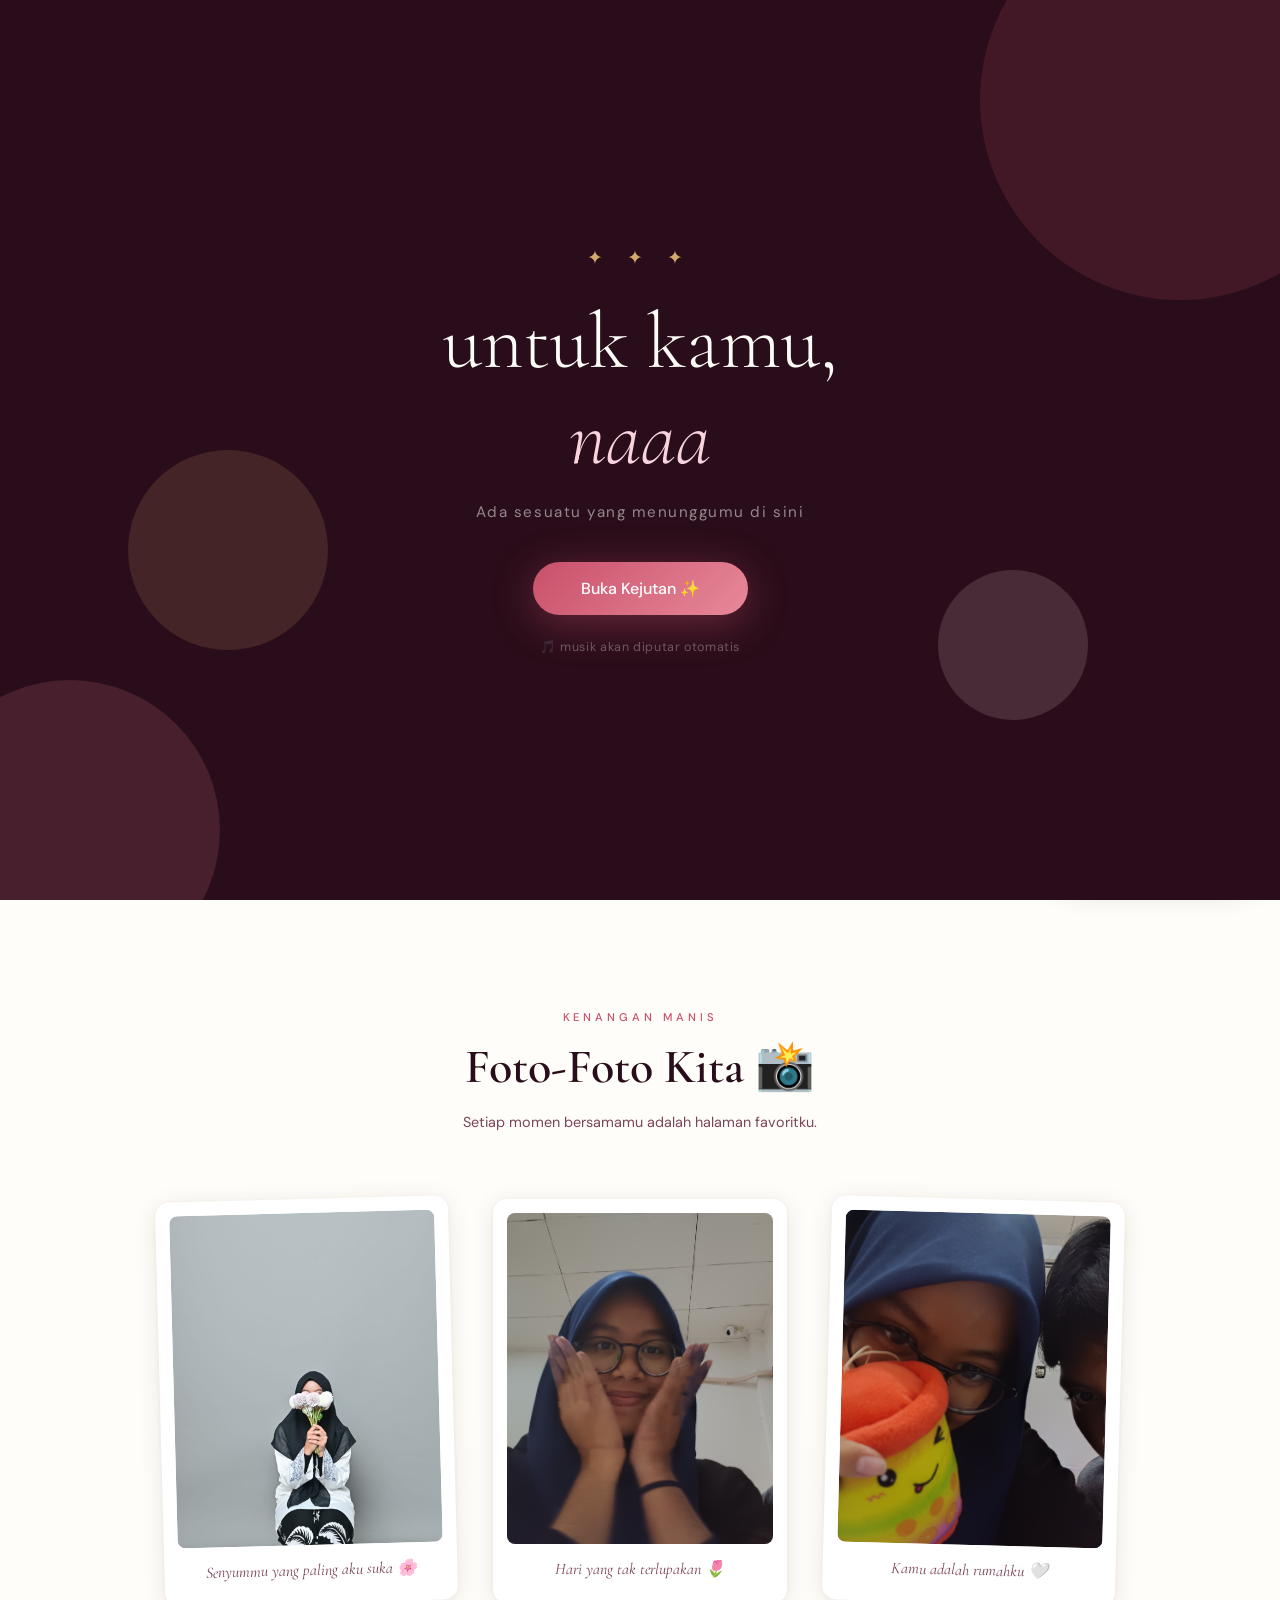
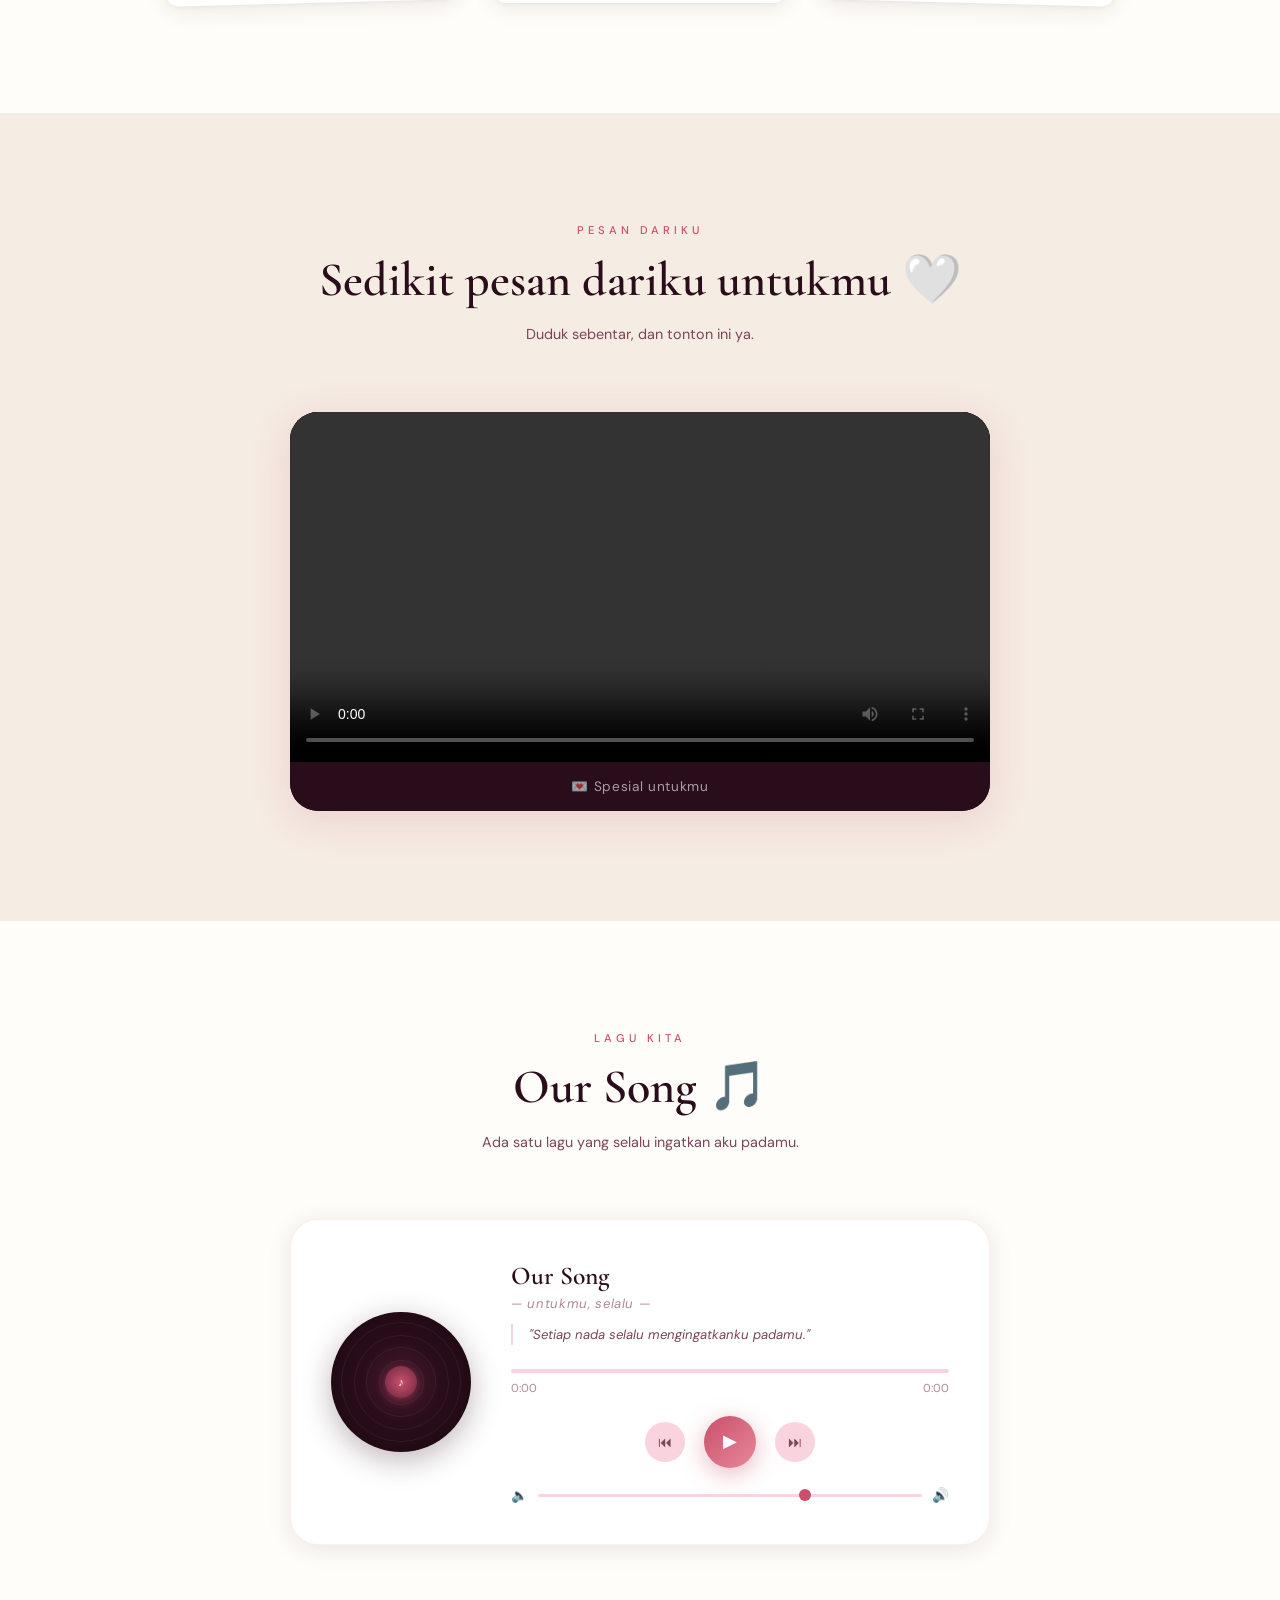
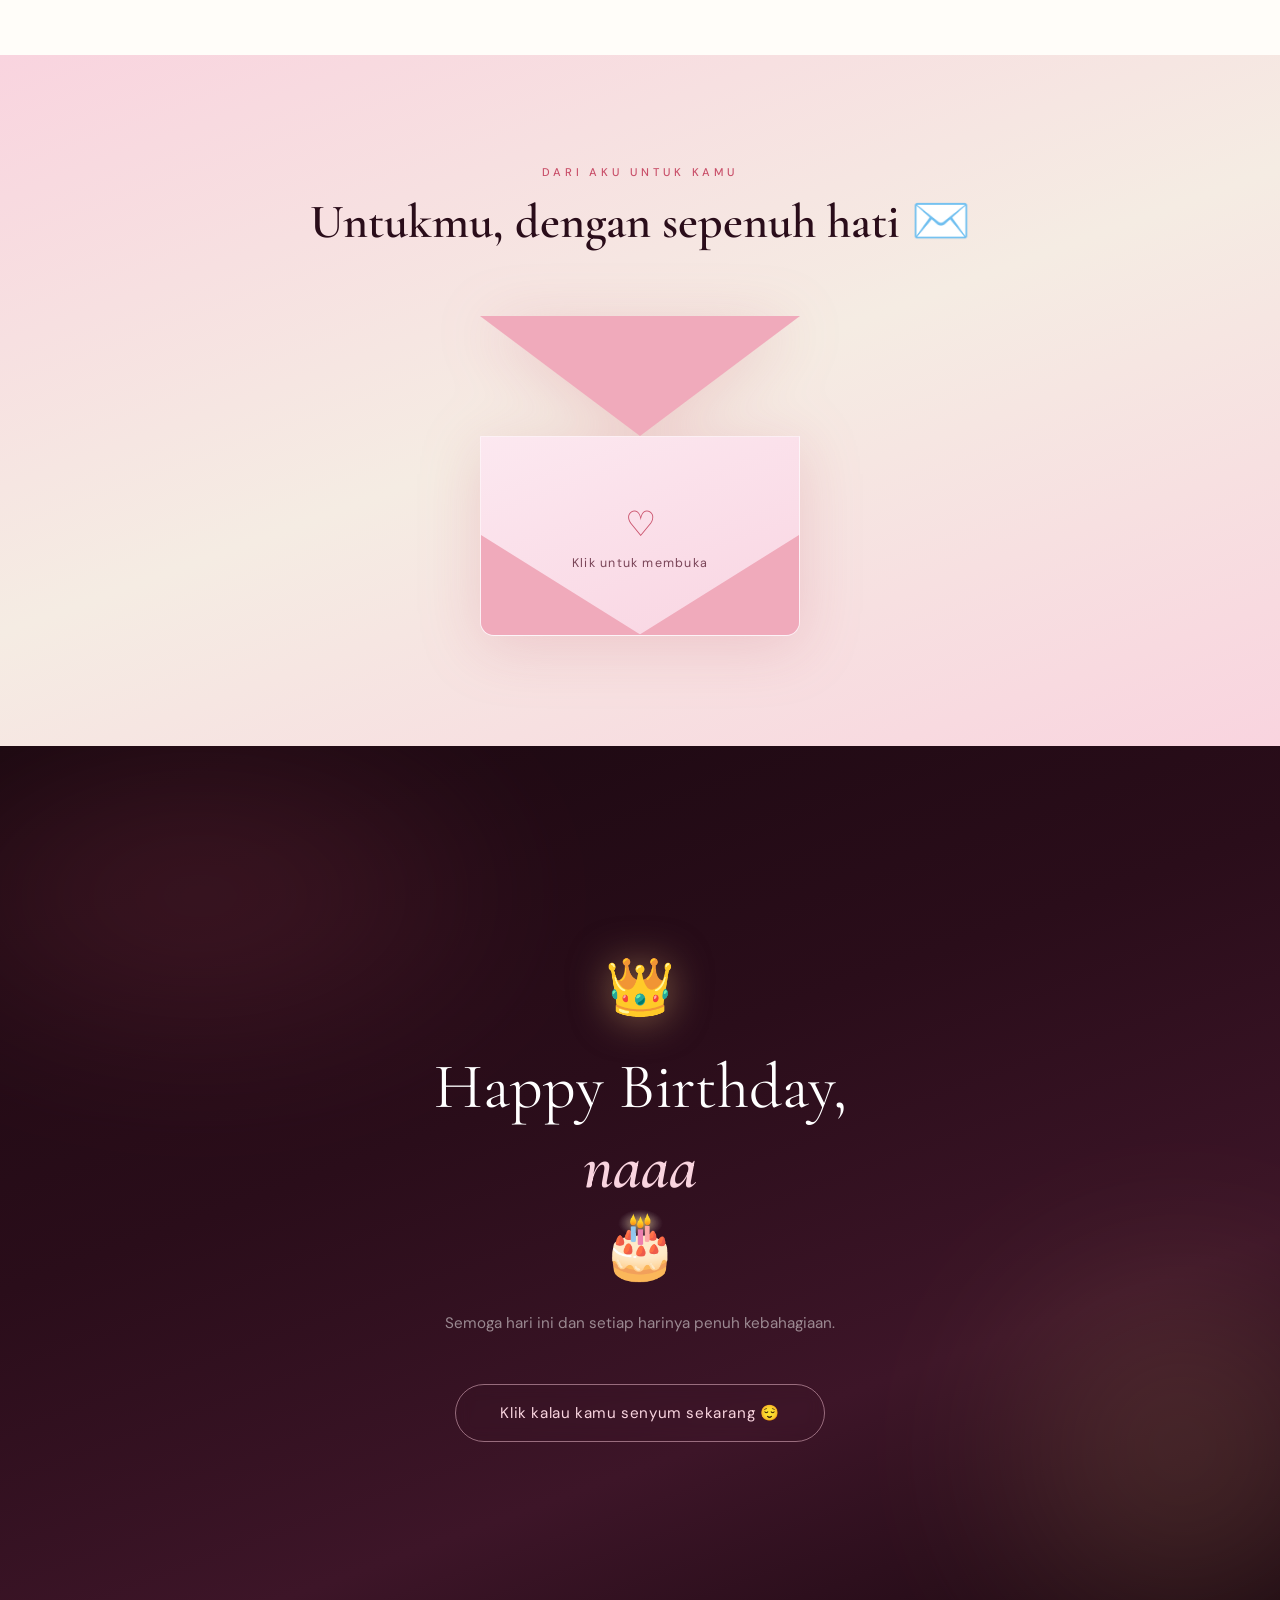
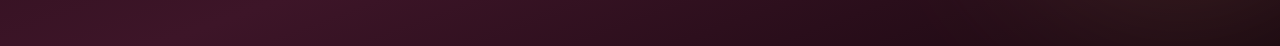
==== home.html @ d7cbc6bf "." ====
<!DOCTYPE html>
<html lang="id">
<head>
  <meta charset="UTF-8" />
  <meta name="viewport" content="width=device-width, initial-scale=1.0" />
  <title>Happy Birthday 🎂</title>
  <link rel="stylesheet" href="style.css" />
  <link href="https://fonts.googleapis.com/css2?family=Cormorant+Garamond:ital,wght@0,300;0,400;0,600;1,300;1,400;1,600&family=DM+Sans:wght@300;400;500&family=Satisfy&display=swap" rel="stylesheet" />
  <link href="https://cdnjs.cloudflare.com/ajax/libs/aos/2.3.4/aos.css" rel="stylesheet" />
</head>
<body>

  <!-- ========== AMBIENT AUTOPLAY (BIRU) ========== -->
  <audio id="ambient-audio" preload="auto" loop>
    <source src="Gabriella_Fernaldi_-_Biru_-__64_Kbps___1_.mp3" type="audio/mpeg" />
  </audio>

  <!-- ========== CLICK TO START OVERLAY ========== -->
  <div id="start-overlay" class="start-overlay">
    <div class="start-overlay-inner">
      <div class="so-petal so-p1"></div>
      <div class="so-petal so-p2"></div>
      <div class="so-petal so-p3"></div>
      <div class="so-petal so-p4"></div>
      <div class="start-content">
        <p class="so-eyebrow">✦ ✦ ✦</p>
        <h2 class="so-title">untuk kamu,<br/><span>naaa</span></h2>
        <p class="so-sub">Ada sesuatu yang menunggumu di sini</p>
        <button class="so-btn" onclick="startExperience()">
          Buka Kejutan ✨
        </button>
        <p class="so-music-note">🎵 musik akan diputar otomatis</p>
      </div>
    </div>
  </div>

  <!-- ========== CANVAS CONFETTI ========== -->
  <canvas id="confetti-canvas"></canvas>

  <!-- ========== AMBIENT MUSIC BADGE ========== -->
  <div class="ambient-badge" id="ambient-badge">
    <div class="amb-disc spinning" id="amb-disc">
      <span>♪</span>
    </div>
    <div class="amb-meta">
      <p class="amb-title">Biru</p>
      <p class="amb-artist">Gabriella Fernaldi</p>
    </div>
    <button class="amb-btn" id="amb-btn" onclick="toggleAmbient()">⏸</button>
  </div>

  <!-- ========== SECTION 1: LANDING ========== -->
  <section id="landing" class="landing-section">
    <div class="lnd-grain"></div>
    <div class="lnd-orb lnd-orb-1"></div>
    <div class="lnd-orb lnd-orb-2"></div>
    <div class="lnd-orb lnd-orb-3"></div>
    <div class="petals-container" id="petals"></div>

    <div class="landing-content" data-aos="fade-up" data-aos-duration="1400">
      <p class="landing-eyebrow">✦ sebuah pesan untukmu ✦</p>
      <h1 class="landing-title" id="typing-text"></h1>
      <div class="landing-divider">
        <span class="div-line"></span>
        <span class="div-heart">♡</span>
        <span class="div-line"></span>
      </div>
      <button class="btn-surprise" onclick="openSurprise()">
        <span>Buka Kejutan</span>
        <span class="btn-emoji">🎁</span>
      </button>
    </div>

    <div class="scroll-hint">
      <span>scroll</span>
      <div class="scroll-line"></div>
    </div>
  </section>

  <!-- ========== SECTION 2: GALLERY ========== -->
  <section id="gallery" class="gallery-section">
    <div class="section-header" data-aos="fade-up">
      <p class="section-eyebrow">kenangan manis</p>
      <h2 class="section-title">Foto-Foto Kita 📸</h2>
      <p class="section-desc">Setiap momen bersamamu adalah halaman favoritku.</p>
    </div>

    <div class="gallery-grid">
      <div class="polaroid-card tilt-l" data-aos="fade-up" data-aos-delay="100" onclick="openLightbox('1.jpg', 'Senyummu yang paling aku suka 🌸')">
        <div class="polaroid-img-wrap">
          <img src="1.jpg" alt="Photo 1" onerror="this.src='https://picsum.photos/seed/rose1/400/500'" />
          <div class="polaroid-overlay"><span>Lihat ↗</span></div>
        </div>
        <p class="polaroid-caption">Senyummu yang paling aku suka 🌸</p>
      </div>

      <div class="polaroid-card" data-aos="fade-up" data-aos-delay="200" onclick="openLightbox('2.jpg', 'Hari yang tak terlupakan 🌷')">
        <div class="polaroid-img-wrap">
          <img src="2.jpg" alt="Photo 2" onerror="this.src='https://picsum.photos/seed/flower2/400/500'" />
          <div class="polaroid-overlay"><span>Lihat ↗</span></div>
        </div>
        <p class="polaroid-caption">Hari yang tak terlupakan 🌷</p>
      </div>

      <div class="polaroid-card tilt-r" data-aos="fade-up" data-aos-delay="300" onclick="openLightbox('3.jpg', 'Kamu adalah rumahku 🤍')">
        <div class="polaroid-img-wrap">
          <img src="3.jpg" alt="Photo 3" onerror="this.src='https://picsum.photos/seed/garden3/400/500'" />
          <div class="polaroid-overlay"><span>Lihat ↗</span></div>
        </div>
        <p class="polaroid-caption">Kamu adalah rumahku 🤍</p>
      </div>
    </div>

    <div id="lightbox" class="lightbox" onclick="closeLightbox()">
      <div class="lightbox-content" onclick="event.stopPropagation()">
        <button class="lightbox-close" onclick="closeLightbox()">✕</button>
        <img id="lightbox-img" src="" alt="" />
        <p id="lightbox-caption"></p>
      </div>
    </div>
  </section>

  <!-- ========== SECTION 3: VIDEO ========== -->
  <section id="video" class="video-section">
    <div class="section-header" data-aos="fade-up">
      <p class="section-eyebrow">pesan dariku</p>
      <h2 class="section-title">Sedikit pesan dariku untukmu 🤍</h2>
      <p class="section-desc">Duduk sebentar, dan tonton ini ya.</p>
    </div>
    <div class="video-card" data-aos="zoom-in" data-aos-duration="900">
      <video id="birthday-video" controls preload="metadata">
        <source src="video.mp4" type="video/mp4" />
        Browser kamu tidak mendukung video HTML5.
      </video>
      <div class="video-footer">
        <span>💌 Spesial untukmu</span>
      </div>
    </div>
  </section>

  <!-- ========== SECTION 4: MUSIC PLAYER ========== -->
  <section id="music" class="music-section">
    <div class="section-header" data-aos="fade-up">
      <p class="section-eyebrow">lagu kita</p>
      <h2 class="section-title">Our Song 🎵</h2>
      <p class="section-desc">Ada satu lagu yang selalu ingatkan aku padamu.</p>
    </div>

    <div class="music-card" data-aos="fade-up" data-aos-delay="100">
      <div class="music-vinyl-wrap">
        <div class="music-vinyl" id="music-disc">
          <div class="vinyl-r vinyl-r1"></div>
          <div class="vinyl-r vinyl-r2"></div>
          <div class="vinyl-r vinyl-r3"></div>
          <div class="vinyl-r vinyl-r4"></div>
          <div class="vinyl-center">♪</div>
        </div>
      </div>

      <div class="music-right">
        <h3 class="music-name">Our Song</h3>
        <p class="music-artist">— untukmu, selalu —</p>
        <p class="music-quote">"Setiap nada selalu mengingatkanku padamu."</p>

        <audio id="birthday-audio" preload="none">
          <source src="sssSpotify_com_downloader_1772805914259.mp3" type="audio/mpeg" />
        </audio>

        <div class="music-progress-section">
          <div class="music-progress-bar" id="music-progress-bar">
            <div class="music-progress-fill" id="progress-fill"></div>
          </div>
          <div class="music-timestamps">
            <span id="current-time">0:00</span>
            <span id="total-time">0:00</span>
          </div>
        </div>

        <div class="music-controls">
          <button class="ctrl-btn" onclick="restartTrack()">⏮</button>
          <button class="ctrl-btn ctrl-main" id="play-pause-btn" onclick="toggleMusic()">
            <span id="play-icon">▶</span>
          </button>
          <button class="ctrl-btn" onclick="restartTrack()">⏭</button>
        </div>

        <div class="volume-row">
          <span>🔈</span>
          <input type="range" id="volume-slider" min="0" max="1" step="0.05" value="0.7" oninput="setVolume(this.value)" />
          <span>🔊</span>
        </div>
      </div>
    </div>
  </section>

  <!-- ========== SECTION 5: SURAT ========== -->
  <section id="letter" class="letter-section">
    <div class="section-header" data-aos="fade-up">
      <p class="section-eyebrow">dari aku untuk kamu</p>
      <h2 class="section-title">Untukmu, dengan sepenuh hati ✉️</h2>
    </div>

    <div class="envelope-wrap" data-aos="fade-up" data-aos-delay="200">
      <div class="envelope" id="envelope" onclick="openEnvelope()">
        <div class="envelope-flap" id="envelope-flap"></div>
        <div class="envelope-body">
          <div class="envelope-heart">♡</div>
          <p class="envelope-hint" id="envelope-hint">Klik untuk membuka</p>
        </div>
      </div>

      <div class="letter-content" id="letter-content">
        <div class="letter-paper">
          <div class="letter-wax">♡</div>
          <p class="letter-date">— Hari istimewamu —</p>
          <p class="letter-greeting">Untuk kamu naaa,</p>
          <p class="letter-body">Hari ini, bertahun-tahun yang lalu, seseorang yang paling berharga dalam hidupku lahir ke dunia. Dan aku bersyukur setiap hari karena jalan hidupku membawaku bertemu denganmu.</p>
          <p class="letter-body">Kamu mungkin tidak selalu tahu betapa banyak kamu berarti bagiku. Setiap tawamu, setiap ceritamu, setiap momen kecil yang kita lewati bersama — semuanya menjadi bagian dari memori terindahku.</p>
          <p class="letter-body">Di hari ulang tahunmu ini, aku hanya ingin kamu tahu: kamu dicintai, kamu dihargai, dan kamu adalah salah satu alasan terbesar aku bersyukur setiap pagi.</p>
          <p class="letter-body">Semoga hari ini membawamu banyak senyum, semoga tahun ini penuh dengan hal-hal indah yang kamu pantas dapatkan. Dan semoga aku selalu bisa ada di sisimu dalam setiap langkahmu.</p>
          <p class="letter-sign">Dengan cinta yang tulus,<br /><em>Seseorang yang selalu menyayangimu 🤍</em></p>
        </div>
      </div>
    </div>
  </section>

  <!-- ========== SECTION 6: FINAL ========== -->
  <section id="final" class="final-section">
    <div class="stars-bg" id="stars-bg"></div>
    <div class="sparkles-container" id="sparkles"></div>
    <div class="aurora aurora-1"></div>
    <div class="aurora aurora-2"></div>

    <div class="final-content" data-aos="fade-up">
      <div class="final-crown">👑</div>
      <h2 class="final-title">Happy Birthday,<br /><span class="final-name">naaa</span> 🎂</h2>
      <p class="final-sub">Semoga hari ini dan setiap harinya penuh kebahagiaan.</p>
      <button class="btn-smile" onclick="showSurpriseModal()">
        Klik kalau kamu senyum sekarang 😌
      </button>
    </div>

    <div class="floating-hearts" id="floating-hearts"></div>
  </section>

  <!-- ========== SURPRISE MODAL ========== -->
  <div id="surprise-modal" class="surprise-modal">
    <div class="surprise-modal-content">
      <button class="modal-close" onclick="closeSurpriseModal()">✕</button>
      <div class="modal-deco">✨</div>
      <img id="modal-photo" src="" alt="" class="modal-photo" />
      <h3 class="modal-title">Aku tahu kamu senyum sekarang 😊</h3>
      <p class="modal-text" id="modal-text"></p>
      <button class="modal-btn" onclick="closeSurpriseModal()">Makasih ya 🤍</button>
    </div>
  </div>
  <div id="modal-backdrop" class="modal-backdrop" onclick="closeSurpriseModal()"></div>

  <script src="https://cdnjs.cloudflare.com/ajax/libs/aos/2.3.4/aos.js"></script>
  <script src="script.js"></script>
</body>
</html>
---- style.css ----
/* ================================================
   BIRTHDAY WEBSITE — STYLE.CSS (REVAMPED)
   Tema: Romantic · Luxury · Editorial
   ================================================ */

:root {
  --blush:       #f9d4df;
  --rose:        #e8899a;
  --deep-rose:   #c9506a;
  --cream:       #fdf8f3;
  --cream-warm:  #f5ece3;
  --ivory:       #fffdf9;
  --wine:        #2a0d1a;
  --wine-mid:    #3d1528;
  --wine-light:  #6b2540;
  --gold:        #d4a96a;
  --gold-light:  #e8c98a;
  --text-dark:   #2a0d1a;
  --text-mid:    #7a4558;
  --text-soft:   #b08898;
  --white:       #ffffff;
  --shadow-rose: 0 8px 40px rgba(200,80,106,0.18);
  --shadow-soft: 0 4px 24px rgba(42,13,26,0.10);
  --radius-xl:   28px;
  --radius-lg:   20px;
  --radius-md:   14px;
  --radius-sm:   8px;
  --ease:        cubic-bezier(0.4,0,0.2,1);
  --spring:      cubic-bezier(0.34,1.56,0.64,1);
}

*, *::before, *::after { box-sizing: border-box; margin: 0; padding: 0; }

html { scroll-behavior: smooth; font-size: 16px; }

body {
  font-family: 'DM Sans', sans-serif;
  background: var(--cream);
  color: var(--text-dark);
  overflow-x: hidden;
}

img { max-width: 100%; display: block; }

/* ============================================================
   START OVERLAY
   ============================================================ */
.start-overlay {
  position: fixed;
  inset: 0;
  z-index: 10000;
  background: var(--wine);
  display: flex;
  align-items: center;
  justify-content: center;
  transition: opacity 0.8s ease, visibility 0.8s ease;
}

.start-overlay.hidden {
  opacity: 0;
  visibility: hidden;
  pointer-events: none;
}

.start-overlay-inner {
  position: relative;
  width: 100%;
  height: 100%;
  display: flex;
  align-items: center;
  justify-content: center;
  overflow: hidden;
}

/* Decorative blobs on overlay */
.so-petal {
  position: absolute;
  border-radius: 50%;
  opacity: 0.15;
  animation: soPulse 4s ease-in-out infinite;
}
.so-p1 { width: 400px; height: 400px; background: var(--deep-rose); top: -100px; right: -100px; animation-delay: 0s; }
.so-p2 { width: 300px; height: 300px; background: var(--rose); bottom: -80px; left: -80px; animation-delay: 1s; }
.so-p3 { width: 200px; height: 200px; background: var(--gold); top: 50%; left: 10%; animation-delay: 2s; }
.so-p4 { width: 150px; height: 150px; background: var(--blush); bottom: 20%; right: 15%; animation-delay: 1.5s; }

@keyframes soPulse {
  0%, 100% { transform: scale(1); }
  50% { transform: scale(1.1); }
}

.start-content {
  position: relative;
  z-index: 2;
  text-align: center;
  padding: 2rem;
}

.so-eyebrow {
  font-size: 1.2rem;
  color: var(--gold);
  letter-spacing: 0.5em;
  margin-bottom: 1.5rem;
  animation: fadeIn 1s ease both;
}

.so-title {
  font-family: 'Cormorant Garamond', serif;
  font-size: clamp(2.5rem, 8vw, 5rem);
  font-weight: 300;
  color: var(--ivory);
  line-height: 1.2;
  margin-bottom: 1rem;
  animation: fadeInUp 1s 0.3s ease both;
}

.so-title span {
  font-style: italic;
  color: var(--blush);
}

.so-sub {
  font-size: 0.95rem;
  color: rgba(255,255,255,0.5);
  letter-spacing: 0.1em;
  margin-bottom: 2.5rem;
  animation: fadeInUp 1s 0.5s ease both;
}

.so-btn {
  display: inline-flex;
  align-items: center;
  gap: 0.5rem;
  padding: 1rem 3rem;
  background: linear-gradient(135deg, var(--deep-rose), var(--rose));
  color: var(--white);
  border: none;
  border-radius: 50px;
  font-family: 'DM Sans', sans-serif;
  font-size: 1rem;
  font-weight: 500;
  cursor: pointer;
  box-shadow: 0 8px 40px rgba(200,80,106,0.4);
  transition: transform 0.3s var(--spring), box-shadow 0.3s ease;
  animation: fadeInUp 1s 0.7s ease both;
}

.so-btn:hover {
  transform: translateY(-4px) scale(1.03);
  box-shadow: 0 16px 50px rgba(200,80,106,0.5);
}

.so-music-note {
  margin-top: 1.5rem;
  font-size: 0.78rem;
  color: rgba(255,255,255,0.3);
  letter-spacing: 0.05em;
  animation: fadeIn 1s 1.2s ease both;
}

@keyframes fadeIn { from { opacity: 0; } to { opacity: 1; } }
@keyframes fadeInUp { from { opacity: 0; transform: translateY(20px); } to { opacity: 1; transform: translateY(0); } }

/* ============================================================
   AMBIENT MUSIC BADGE
   ============================================================ */
.ambient-badge {
  position: fixed;
  bottom: 1.5rem;
  right: 1.5rem;
  z-index: 500;
  display: flex;
  align-items: center;
  gap: 0.75rem;
  background: rgba(42,13,26,0.85);
  backdrop-filter: blur(16px);
  border: 1px solid rgba(247,197,213,0.2);
  border-radius: 50px;
  padding: 0.6rem 1rem 0.6rem 0.6rem;
  box-shadow: 0 8px 32px rgba(0,0,0,0.3);
  animation: slideInBadge 0.6s 1s var(--spring) both;
}

@keyframes slideInBadge {
  from { transform: translateY(20px); opacity: 0; }
  to { transform: translateY(0); opacity: 1; }
}

.amb-disc {
  width: 36px;
  height: 36px;
  border-radius: 50%;
  background: linear-gradient(135deg, var(--deep-rose), var(--wine-light));
  display: flex;
  align-items: center;
  justify-content: center;
  color: white;
  font-size: 0.9rem;
  flex-shrink: 0;
}

.amb-disc.spinning {
  animation: discSpin 4s linear infinite;
}

@keyframes discSpin {
  from { transform: rotate(0deg); }
  to { transform: rotate(360deg); }
}

.amb-disc.paused {
  animation: none;
}

.amb-meta { line-height: 1.2; }

.amb-title {
  font-size: 0.75rem;
  font-weight: 500;
  color: var(--blush);
  white-space: nowrap;
}

.amb-artist {
  font-size: 0.65rem;
  color: rgba(255,255,255,0.4);
}

.amb-btn {
  background: rgba(255,255,255,0.1);
  border: none;
  color: white;
  width: 28px;
  height: 28px;
  border-radius: 50%;
  font-size: 0.7rem;
  cursor: pointer;
  display: flex;
  align-items: center;
  justify-content: center;
  transition: background 0.2s;
  flex-shrink: 0;
}

.amb-btn:hover { background: rgba(255,255,255,0.2); }

/* ============================================================
   CONFETTI CANVAS
   ============================================================ */
#confetti-canvas {
  position: fixed;
  inset: 0;
  width: 100%; height: 100%;
  pointer-events: none;
  z-index: 9999;
}

/* ============================================================
   LANDING SECTION
   ============================================================ */
.landing-section {
  position: relative;
  min-height: 100vh;
  display: flex;
  align-items: center;
  justify-content: center;
  overflow: hidden;
  background: linear-gradient(160deg, #fff0f5 0%, #fdf8f3 40%, #fff5ee 70%, #fde8f0 100%);
}

/* Film grain overlay */
.lnd-grain {
  position: absolute;
  inset: 0;
  pointer-events: none;
  opacity: 0.035;
  background-image: url("data:image/svg+xml,%3Csvg viewBox='0 0 256 256' xmlns='http://www.w3.org/2000/svg'%3E%3Cfilter id='noise'%3E%3CfeTurbulence type='fractalNoise' baseFrequency='0.9' numOctaves='4' stitchTiles='stitch'/%3E%3C/filter%3E%3Crect width='100%25' height='100%25' filter='url(%23noise)'/%3E%3C/svg%3E");
  background-repeat: repeat;
  background-size: 128px 128px;
}

.lnd-orb {
  position: absolute;
  border-radius: 50%;
  filter: blur(60px);
  pointer-events: none;
}

.lnd-orb-1 {
  width: 500px; height: 500px;
  background: rgba(247,197,213,0.35);
  top: -150px; left: -100px;
  animation: orbFloat 8s ease-in-out infinite;
}

.lnd-orb-2 {
  width: 350px; height: 350px;
  background: rgba(245,230,216,0.4);
  bottom: -80px; right: -80px;
  animation: orbFloat 10s 2s ease-in-out infinite reverse;
}

.lnd-orb-3 {
  width: 250px; height: 250px;
  background: rgba(212,80,106,0.12);
  top: 40%; left: 60%;
  animation: orbFloat 7s 1s ease-in-out infinite;
}

@keyframes orbFloat {
  0%, 100% { transform: translate(0, 0) scale(1); }
  50% { transform: translate(20px, -30px) scale(1.05); }
}

.petals-container { position: absolute; inset: 0; pointer-events: none; overflow: hidden; }

.petal {
  position: absolute;
  background: radial-gradient(ellipse, #f9c5d5 40%, #f0a0b8 100%);
  border-radius: 50% 0 50% 0;
  opacity: 0.65;
  animation: petalFall linear infinite;
}

@keyframes petalFall {
  0%   { transform: translateY(-20px) rotate(0deg) translateX(0); opacity: 0.7; }
  50%  { transform: translateY(55vh) rotate(360deg) translateX(30px); opacity: 0.5; }
  100% { transform: translateY(110vh) rotate(720deg) translateX(-10px); opacity: 0; }
}

.landing-content {
  position: relative;
  z-index: 2;
  text-align: center;
  max-width: 720px;
  padding: 2rem 1.5rem;
}

.landing-eyebrow {
  font-size: 0.7rem;
  font-weight: 500;
  letter-spacing: 0.4em;
  color: var(--deep-rose);
  text-transform: uppercase;
  margin-bottom: 2rem;
}

.landing-title {
  font-family: 'Cormorant Garamond', serif;
  font-size: clamp(1.6rem, 4.5vw, 2.8rem);
  font-weight: 400;
  font-style: italic;
  color: var(--text-dark);
  line-height: 1.5;
  min-height: 5em;
  margin-bottom: 2rem;
}

.landing-title::after {
  content: '|';
  animation: blink 0.8s infinite;
  color: var(--deep-rose);
  font-weight: 300;
  font-style: normal;
}

@keyframes blink {
  0%, 100% { opacity: 1; }
  50%       { opacity: 0; }
}

.landing-divider {
  display: flex;
  align-items: center;
  justify-content: center;
  gap: 1.2rem;
  margin-bottom: 3rem;
}

.div-line {
  display: block;
  width: 100px;
  height: 1px;
  background: linear-gradient(to right, transparent, var(--rose));
}

.div-line:last-child { background: linear-gradient(to left, transparent, var(--rose)); }

.div-heart {
  font-size: 1.1rem;
  color: var(--deep-rose);
  animation: heartPulse 1.6s ease-in-out infinite;
}

@keyframes heartPulse {
  0%, 100% { transform: scale(1); }
  50%       { transform: scale(1.3); }
}

.btn-surprise {
  display: inline-flex;
  align-items: center;
  gap: 0.7rem;
  padding: 1.1rem 2.8rem;
  background: linear-gradient(135deg, var(--deep-rose) 0%, var(--rose) 100%);
  color: var(--white);
  border: none;
  border-radius: 50px;
  font-family: 'DM Sans', sans-serif;
  font-size: 1rem;
  font-weight: 500;
  letter-spacing: 0.04em;
  cursor: pointer;
  box-shadow: 0 10px 40px rgba(200,80,106,0.35), inset 0 1px 0 rgba(255,255,255,0.2);
  transition: transform 0.3s var(--spring), box-shadow 0.3s ease;
  position: relative;
  overflow: hidden;
}

.btn-surprise::before {
  content: '';
  position: absolute;
  inset: 0;
  background: linear-gradient(135deg, rgba(255,255,255,0.15), transparent);
  opacity: 0;
  transition: opacity 0.3s;
}

.btn-surprise:hover {
  transform: translateY(-4px) scale(1.02);
  box-shadow: 0 18px 50px rgba(200,80,106,0.45);
}
.btn-surprise:hover::before { opacity: 1; }
.btn-surprise:active { transform: translateY(0) scale(1); }
.btn-emoji { font-size: 1.1rem; }

.scroll-hint {
  position: absolute;
  bottom: 2.5rem;
  left: 50%;
  transform: translateX(-50%);
  display: flex;
  flex-direction: column;
  align-items: center;
  gap: 0.5rem;
  color: var(--text-soft);
  font-size: 0.65rem;
  letter-spacing: 0.3em;
  text-transform: uppercase;
  animation: fadeIn 1s 2s ease both;
}

.scroll-line {
  width: 1px;
  height: 32px;
  background: linear-gradient(to bottom, var(--text-soft), transparent);
  animation: scrollPulse 1.5s ease-in-out infinite;
}

@keyframes scrollPulse {
  0%, 100% { transform: scaleY(1); opacity: 0.5; }
  50% { transform: scaleY(1.4); opacity: 1; }
}

/* ============================================================
   SHARED SECTION STYLES
   ============================================================ */
section { padding: 110px 1.5rem; }

.section-header {
  text-align: center;
  margin-bottom: 4rem;
}

.section-eyebrow {
  font-size: 0.7rem;
  font-weight: 500;
  letter-spacing: 0.35em;
  text-transform: uppercase;
  color: var(--deep-rose);
  margin-bottom: 0.8rem;
}

.section-title {
  font-family: 'Cormorant Garamond', serif;
  font-size: clamp(2rem, 4.5vw, 3rem);
  font-weight: 600;
  color: var(--text-dark);
  margin-bottom: 0.8rem;
  line-height: 1.25;
}

.section-desc {
  font-size: 0.9rem;
  color: var(--text-mid);
  max-width: 400px;
  margin: 0 auto;
  line-height: 1.75;
}

/* ============================================================
   GALLERY SECTION
   ============================================================ */
.gallery-section {
  background: var(--ivory);
  position: relative;
}

.gallery-grid {
  display: grid;
  grid-template-columns: repeat(auto-fit, minmax(260px, 1fr));
  gap: 2.5rem;
  max-width: 960px;
  margin: 0 auto;
}

.polaroid-card {
  background: var(--white);
  border-radius: var(--radius-md);
  padding: 14px 14px 22px;
  box-shadow: 0 4px 24px rgba(42,13,26,0.09), 0 1px 4px rgba(42,13,26,0.05);
  cursor: pointer;
  transition: transform 0.4s var(--spring), box-shadow 0.4s ease;
  position: relative;
}

.polaroid-card.tilt-l { transform: rotate(-1.5deg); }
.polaroid-card.tilt-r { transform: rotate(1.5deg); }

.polaroid-card:hover {
  transform: translateY(-10px) rotate(0deg) scale(1.02) !important;
  box-shadow: 0 24px 60px rgba(200,80,106,0.2), 0 4px 12px rgba(42,13,26,0.08);
}

.polaroid-img-wrap {
  position: relative;
  overflow: hidden;
  border-radius: var(--radius-sm);
  aspect-ratio: 4/5;
  background: var(--blush);
}

.polaroid-img-wrap img {
  width: 100%; height: 100%;
  object-fit: cover;
  transition: transform 0.5s ease;
}

.polaroid-card:hover .polaroid-img-wrap img { transform: scale(1.07); }

.polaroid-overlay {
  position: absolute;
  inset: 0;
  background: linear-gradient(to top, rgba(42,13,26,0.55), transparent 60%);
  display: flex;
  align-items: flex-end;
  justify-content: flex-end;
  padding: 1rem;
  opacity: 0;
  transition: opacity 0.35s ease;
}

.polaroid-card:hover .polaroid-overlay { opacity: 1; }
.polaroid-overlay span { color: white; font-size: 0.85rem; font-weight: 500; }

.polaroid-caption {
  margin-top: 14px;
  font-family: 'Cormorant Garamond', serif;
  font-style: italic;
  font-size: 1rem;
  color: var(--text-mid);
  text-align: center;
  line-height: 1.4;
}

/* Lightbox */
.lightbox {
  display: none;
  position: fixed;
  inset: 0;
  background: rgba(10,0,6,0.92);
  z-index: 800;
  align-items: center;
  justify-content: center;
  backdrop-filter: blur(8px);
}

.lightbox.open { display: flex; }

.lightbox-content {
  position: relative;
  max-width: 90vw;
  max-height: 90vh;
  text-align: center;
}

.lightbox-close {
  position: absolute;
  top: -3rem; right: 0;
  background: rgba(255,255,255,0.12);
  border: none;
  color: white;
  width: 36px; height: 36px;
  border-radius: 50%;
  cursor: pointer;
  font-size: 0.85rem;
  display: flex; align-items: center; justify-content: center;
  transition: background 0.2s;
}

.lightbox-close:hover { background: rgba(255,255,255,0.25); }

.lightbox-content img {
  max-height: 80vh;
  border-radius: var(--radius-md);
  box-shadow: 0 30px 80px rgba(0,0,0,0.5);
}

#lightbox-caption {
  margin-top: 1rem;
  font-family: 'Cormorant Garamond', serif;
  font-style: italic;
  color: rgba(255,255,255,0.75);
  font-size: 1.05rem;
}

/* ============================================================
   VIDEO SECTION
   ============================================================ */
.video-section {
  background: var(--cream-warm);
  position: relative;
  overflow: hidden;
}

.video-card {
  max-width: 700px;
  margin: 0 auto;
  border-radius: var(--radius-xl);
  overflow: hidden;
  box-shadow: var(--shadow-rose);
  background: var(--wine);
}

.video-card video {
  width: 100%;
  display: block;
  background: black;
}

.video-footer {
  padding: 1rem 1.5rem;
  text-align: center;
  background: var(--wine);
  color: rgba(255,255,255,0.6);
  font-size: 0.85rem;
  letter-spacing: 0.05em;
}

/* ============================================================
   MUSIC SECTION
   ============================================================ */
.music-section {
  background: var(--ivory);
  position: relative;
}

.music-card {
  max-width: 700px;
  margin: 0 auto;
  background: var(--white);
  border-radius: var(--radius-xl);
  padding: 2.5rem;
  box-shadow: var(--shadow-soft);
  display: flex;
  gap: 2.5rem;
  align-items: center;
  border: 1px solid rgba(247,197,213,0.3);
}

/* Vinyl */
.music-vinyl-wrap {
  flex-shrink: 0;
}

.music-vinyl {
  width: 140px;
  height: 140px;
  border-radius: 50%;
  background: radial-gradient(circle, #3d1528 20%, #2a0d1a 40%, #1a0810 100%);
  position: relative;
  display: flex;
  align-items: center;
  justify-content: center;
  box-shadow: 0 8px 30px rgba(42,13,26,0.3);
  transition: box-shadow 0.3s;
}

.music-vinyl.playing {
  animation: vinylSpin 2s linear infinite;
  box-shadow: 0 12px 40px rgba(200,80,106,0.4);
}

@keyframes vinylSpin {
  from { transform: rotate(0deg); }
  to { transform: rotate(360deg); }
}

.vinyl-r {
  position: absolute;
  border-radius: 50%;
  border: 1px solid rgba(255,255,255,0.06);
  inset: 0;
  margin: auto;
}

.vinyl-r1 { width: 120px; height: 120px; }
.vinyl-r2 { width: 95px;  height: 95px; }
.vinyl-r3 { width: 70px;  height: 70px; }
.vinyl-r4 { width: 45px;  height: 45px; }

.vinyl-center {
  width: 32px;
  height: 32px;
  background: radial-gradient(circle, var(--deep-rose), var(--wine-light));
  border-radius: 50%;
  display: flex;
  align-items: center;
  justify-content: center;
  color: white;
  font-size: 0.7rem;
  z-index: 2;
  box-shadow: 0 2px 10px rgba(200,80,106,0.5);
}

/* Music right panel */
.music-right { flex: 1; }

.music-name {
  font-family: 'Cormorant Garamond', serif;
  font-size: 1.6rem;
  font-weight: 600;
  color: var(--text-dark);
  margin-bottom: 0.2rem;
}

.music-artist {
  font-size: 0.82rem;
  color: var(--text-soft);
  font-style: italic;
  margin-bottom: 0.8rem;
  letter-spacing: 0.05em;
}

.music-quote {
  font-size: 0.82rem;
  color: var(--text-mid);
  font-style: italic;
  margin-bottom: 1.5rem;
  padding-left: 1rem;
  border-left: 2px solid var(--blush);
  line-height: 1.6;
}

.music-progress-section { margin-bottom: 1.2rem; }

.music-progress-bar {
  height: 4px;
  background: var(--blush);
  border-radius: 4px;
  cursor: pointer;
  position: relative;
  overflow: hidden;
}

.music-progress-fill {
  height: 100%;
  background: linear-gradient(to right, var(--deep-rose), var(--rose));
  border-radius: 4px;
  width: 0%;
  transition: width 0.2s linear;
}

.music-timestamps {
  display: flex;
  justify-content: space-between;
  margin-top: 0.5rem;
  font-size: 0.72rem;
  color: var(--text-soft);
}

.music-controls {
  display: flex;
  align-items: center;
  justify-content: center;
  gap: 1.2rem;
  margin-bottom: 1.2rem;
}

.ctrl-btn {
  background: var(--blush);
  border: none;
  width: 40px; height: 40px;
  border-radius: 50%;
  color: var(--text-mid);
  font-size: 0.9rem;
  cursor: pointer;
  display: flex; align-items: center; justify-content: center;
  transition: background 0.2s, transform 0.2s;
}

.ctrl-btn:hover { background: var(--rose); color: white; transform: scale(1.08); }

.ctrl-main {
  width: 52px; height: 52px;
  background: linear-gradient(135deg, var(--deep-rose), var(--rose));
  color: white;
  font-size: 1.1rem;
  box-shadow: 0 6px 24px rgba(200,80,106,0.4);
}

.ctrl-main:hover { background: linear-gradient(135deg, var(--rose), var(--deep-rose)); color: white; transform: scale(1.1); }

.volume-row {
  display: flex;
  align-items: center;
  gap: 0.6rem;
  font-size: 0.85rem;
}

.volume-row input[type=range] {
  flex: 1;
  -webkit-appearance: none;
  height: 3px;
  background: var(--blush);
  border-radius: 3px;
  outline: none;
}

.volume-row input[type=range]::-webkit-slider-thumb {
  -webkit-appearance: none;
  width: 12px; height: 12px;
  border-radius: 50%;
  background: var(--deep-rose);
  cursor: pointer;
}

/* ============================================================
   LETTER SECTION
   ============================================================ */
.letter-section {
  background: linear-gradient(160deg, var(--blush) 0%, var(--cream-warm) 50%, var(--blush) 100%);
  position: relative;
  overflow: hidden;
}

.envelope-wrap {
  max-width: 560px;
  margin: 0 auto;
}

/* Envelope */
.envelope {
  width: 320px;
  margin: 0 auto;
  position: relative;
  cursor: pointer;
  filter: drop-shadow(0 10px 30px rgba(200,80,106,0.2));
  transition: transform 0.3s var(--spring);
}

.envelope:hover { transform: scale(1.02) translateY(-4px); }

.envelope-flap {
  width: 0; height: 0;
  border-left: 160px solid transparent;
  border-right: 160px solid transparent;
  border-top: 120px solid #f0aabb;
  transform-origin: top;
  transition: transform 0.7s var(--ease);
  position: relative;
  z-index: 2;
}

.envelope-flap.open { transform: rotateX(180deg); }

.envelope-body {
  width: 320px;
  height: 200px;
  background: linear-gradient(160deg, #fce8f0, #f9d5e2);
  border-radius: 0 0 var(--radius-md) var(--radius-md);
  display: flex;
  flex-direction: column;
  align-items: center;
  justify-content: center;
  gap: 0.5rem;
  border: 1px solid rgba(255,255,255,0.6);
  position: relative;
  overflow: hidden;
}

.envelope-body::before {
  content: '';
  position: absolute;
  bottom: 0; left: 0;
  width: 0; height: 0;
  border-bottom: 100px solid #f0aabb;
  border-right: 160px solid transparent;
}

.envelope-body::after {
  content: '';
  position: absolute;
  bottom: 0; right: 0;
  width: 0; height: 0;
  border-bottom: 100px solid #f0aabb;
  border-left: 160px solid transparent;
}

.envelope-heart {
  font-size: 2.2rem;
  color: var(--deep-rose);
  animation: heartPulse 1.5s ease-in-out infinite;
  position: relative;
  z-index: 1;
}

.envelope-hint {
  font-size: 0.78rem;
  color: var(--text-mid);
  letter-spacing: 0.1em;
  position: relative;
  z-index: 1;
  transition: opacity 0.4s;
}

/* Letter content */
.letter-content {
  display: none;
  margin-top: 2.5rem;
  animation: letterReveal 0.8s ease both;
}

.letter-content.visible { display: block; }

@keyframes letterReveal {
  from { opacity: 0; transform: translateY(24px); }
  to   { opacity: 1; transform: translateY(0); }
}

.letter-paper {
  background: var(--ivory);
  border-radius: var(--radius-lg);
  padding: 3rem 2.5rem 2.5rem;
  box-shadow: 0 12px 50px rgba(42,13,26,0.1);
  position: relative;
  border-top: 5px solid var(--deep-rose);
}

.letter-wax {
  position: absolute;
  top: -1.2rem;
  left: 50%;
  transform: translateX(-50%);
  width: 40px; height: 40px;
  background: var(--deep-rose);
  border-radius: 50%;
  display: flex;
  align-items: center;
  justify-content: center;
  color: white;
  font-size: 1.1rem;
  box-shadow: 0 4px 16px rgba(200,80,106,0.4);
}

.letter-date {
  font-size: 0.75rem;
  letter-spacing: 0.2em;
  color: var(--text-soft);
  text-align: center;
  margin-bottom: 2rem;
  text-transform: uppercase;
}

.letter-greeting {
  font-family: 'Cormorant Garamond', serif;
  font-size: 1.15rem;
  font-style: italic;
  color: var(--deep-rose);
  margin-bottom: 1.2rem;
}

.letter-body {
  font-size: 0.9rem;
  line-height: 2;
  color: var(--text-mid);
  margin-bottom: 1rem;
}

.letter-sign {
  margin-top: 2rem;
  font-family: 'Cormorant Garamond', serif;
  font-style: italic;
  color: var(--text-dark);
  font-size: 1rem;
  line-height: 1.8;
  padding-top: 1.5rem;
  border-top: 1px dashed var(--blush);
}

/* ============================================================
   FINAL SECTION
   ============================================================ */
.final-section {
  position: relative;
  min-height: 100vh;
  display: flex;
  align-items: center;
  justify-content: center;
  padding: 100px 1.5rem;
  overflow: hidden;
  background: linear-gradient(160deg, #1a0810 0%, #2a0d1a 40%, #3d1528 70%, #1a0810 100%);
}

.stars-bg { position: absolute; inset: 0; pointer-events: none; }

.star-dot {
  position: absolute;
  border-radius: 50%;
  background: white;
  animation: twinkle ease-in-out infinite;
}

@keyframes twinkle {
  0%, 100% { opacity: 0.15; transform: scale(1); }
  50%       { opacity: 1; transform: scale(1.5); }
}

.sparkles-container { position: absolute; inset: 0; pointer-events: none; }

.sparkle {
  position: absolute;
  color: var(--gold);
  animation: sparkleFade ease-in-out infinite;
}

@keyframes sparkleFade {
  0%, 100% { opacity: 0; transform: scale(0.5) rotate(0deg); }
  50%       { opacity: 1; transform: scale(1.2) rotate(20deg); }
}

.aurora {
  position: absolute;
  border-radius: 50%;
  filter: blur(80px);
  pointer-events: none;
  opacity: 0.2;
  animation: auroraMove 8s ease-in-out infinite;
}

.aurora-1 {
  width: 600px; height: 300px;
  background: radial-gradient(ellipse, var(--deep-rose), transparent);
  top: 0; left: -100px;
}

.aurora-2 {
  width: 400px; height: 400px;
  background: radial-gradient(ellipse, var(--gold), transparent);
  bottom: 0; right: -100px;
  animation-delay: 4s;
}

@keyframes auroraMove {
  0%, 100% { transform: translate(0, 0); }
  50% { transform: translate(30px, -20px); }
}

.final-content {
  position: relative;
  z-index: 2;
  text-align: center;
  max-width: 600px;
}

.final-crown {
  font-size: 3.5rem;
  margin-bottom: 1.5rem;
  display: block;
  animation: float 3s ease-in-out infinite;
  filter: drop-shadow(0 0 20px rgba(212,169,106,0.6));
}

@keyframes float {
  0%, 100% { transform: translateY(0); }
  50%       { transform: translateY(-12px); }
}

.final-title {
  font-family: 'Cormorant Garamond', serif;
  font-size: clamp(2.2rem, 6vw, 4rem);
  font-weight: 400;
  color: var(--white);
  line-height: 1.25;
  margin-bottom: 1.5rem;
}

.final-name {
  font-style: italic;
  color: var(--blush);
  display: block;
  font-weight: 600;
}

.final-sub {
  font-size: 0.95rem;
  color: rgba(255,255,255,0.5);
  margin-bottom: 3rem;
  line-height: 1.7;
}

.btn-smile {
  display: inline-block;
  padding: 1.1rem 2.8rem;
  background: transparent;
  border: 1.5px solid rgba(247,197,213,0.5);
  color: var(--blush);
  border-radius: 50px;
  font-family: 'DM Sans', sans-serif;
  font-size: 0.95rem;
  font-weight: 400;
  cursor: pointer;
  transition: all 0.35s var(--spring);
  letter-spacing: 0.04em;
  backdrop-filter: blur(8px);
}

.btn-smile:hover {
  background: rgba(247,197,213,0.12);
  border-color: var(--rose);
  color: white;
  transform: translateY(-4px) scale(1.02);
  box-shadow: 0 12px 40px rgba(200,80,106,0.3);
}

/* Floating hearts */
.floating-hearts { position: absolute; inset: 0; pointer-events: none; }

.floating-heart {
  position: absolute;
  bottom: -10%;
  animation: floatHeart linear infinite;
  opacity: 0.5;
}

@keyframes floatHeart {
  0%   { transform: translateY(0) rotate(0deg) scale(1); opacity: 0.5; }
  50%  { transform: translateY(-60vh) rotate(180deg) scale(1.1); opacity: 0.3; }
  100% { transform: translateY(-120vh) rotate(360deg) scale(0.8); opacity: 0; }
}

/* ============================================================
   SURPRISE MODAL
   ============================================================ */
.modal-backdrop {
  display: none;
  position: fixed;
  inset: 0;
  background: rgba(10,0,6,0.75);
  z-index: 800;
  backdrop-filter: blur(8px);
}

.modal-backdrop.open { display: block; }

.surprise-modal {
  display: none;
  position: fixed;
  inset: 0;
  z-index: 900;
  align-items: center;
  justify-content: center;
  padding: 1.5rem;
}

.surprise-modal.open { display: flex; }

.surprise-modal-content {
  background: linear-gradient(160deg, var(--ivory), var(--white));
  border-radius: var(--radius-xl);
  padding: 2.5rem 2rem;
  max-width: 420px;
  width: 100%;
  text-align: center;
  box-shadow: 0 40px 100px rgba(0,0,0,0.35), 0 0 0 1px rgba(247,197,213,0.2);
  position: relative;
  animation: modalPop 0.5s var(--spring);
}

@keyframes modalPop {
  from { transform: scale(0.85); opacity: 0; }
  to   { transform: scale(1); opacity: 1; }
}

.modal-deco {
  font-size: 2.2rem;
  margin-bottom: 0.5rem;
  animation: spin 5s linear infinite;
}

@keyframes spin {
  from { transform: rotate(0deg); }
  to { transform: rotate(360deg); }
}

.modal-close {
  position: absolute;
  top: 1rem; right: 1rem;
  width: 30px; height: 30px;
  background: var(--blush);
  border: none;
  border-radius: 50%;
  font-size: 0.75rem;
  cursor: pointer;
  display: flex; align-items: center; justify-content: center;
  color: var(--text-dark);
  transition: background 0.2s;
}

.modal-close:hover { background: var(--rose); color: white; }

.modal-photo {
  width: 100%;
  max-height: 260px;
  object-fit: cover;
  border-radius: var(--radius-md);
  margin-bottom: 1.2rem;
  box-shadow: var(--shadow-soft);
}

.modal-title {
  font-family: 'Cormorant Garamond', serif;
  font-size: 1.35rem;
  font-weight: 600;
  color: var(--text-dark);
  margin-bottom: 0.75rem;
}

.modal-text {
  font-size: 0.88rem;
  color: var(--text-mid);
  line-height: 1.75;
  margin-bottom: 1.5rem;
  font-style: italic;
}

.modal-btn {
  padding: 0.85rem 2.2rem;
  background: linear-gradient(135deg, var(--deep-rose), var(--rose));
  color: white;
  border: none;
  border-radius: 50px;
  font-family: 'DM Sans', sans-serif;
  font-size: 0.9rem;
  cursor: pointer;
  transition: transform 0.3s var(--spring), box-shadow 0.3s;
  box-shadow: 0 6px 24px rgba(200,80,106,0.35);
}

.modal-btn:hover {
  transform: translateY(-3px);
  box-shadow: 0 10px 32px rgba(200,80,106,0.45);
}

/* ============================================================
   RESPONSIVE
   ============================================================ */
@media (max-width: 640px) {
  section { padding: 80px 1.2rem; }

  .gallery-grid { grid-template-columns: 1fr 1fr; gap: 1rem; }

  .music-card {
    flex-direction: column;
    align-items: center;
    gap: 1.5rem;
    padding: 2rem 1.5rem;
  }

  .music-vinyl { width: 110px; height: 110px; }
  .vinyl-r1 { width: 92px; height: 92px; }
  .vinyl-r2 { width: 72px; height: 72px; }
  .vinyl-r3 { width: 54px; height: 54px; }
  .vinyl-r4 { width: 36px; height: 36px; }

  .music-right { width: 100%; }

  .letter-paper { padding: 2.5rem 1.5rem 2rem; }
  .envelope, .envelope-body { width: 280px; }
  .envelope-flap { border-left-width: 140px; border-right-width: 140px; }
  .envelope-body::before { border-right-width: 140px; }
  .envelope-body::after  { border-left-width: 140px; }

  .ambient-badge { bottom: 1rem; right: 1rem; }

  .final-title { font-size: 2.2rem; }
}

@media (max-width: 400px) {
  .gallery-grid { grid-template-columns: 1fr; }
}
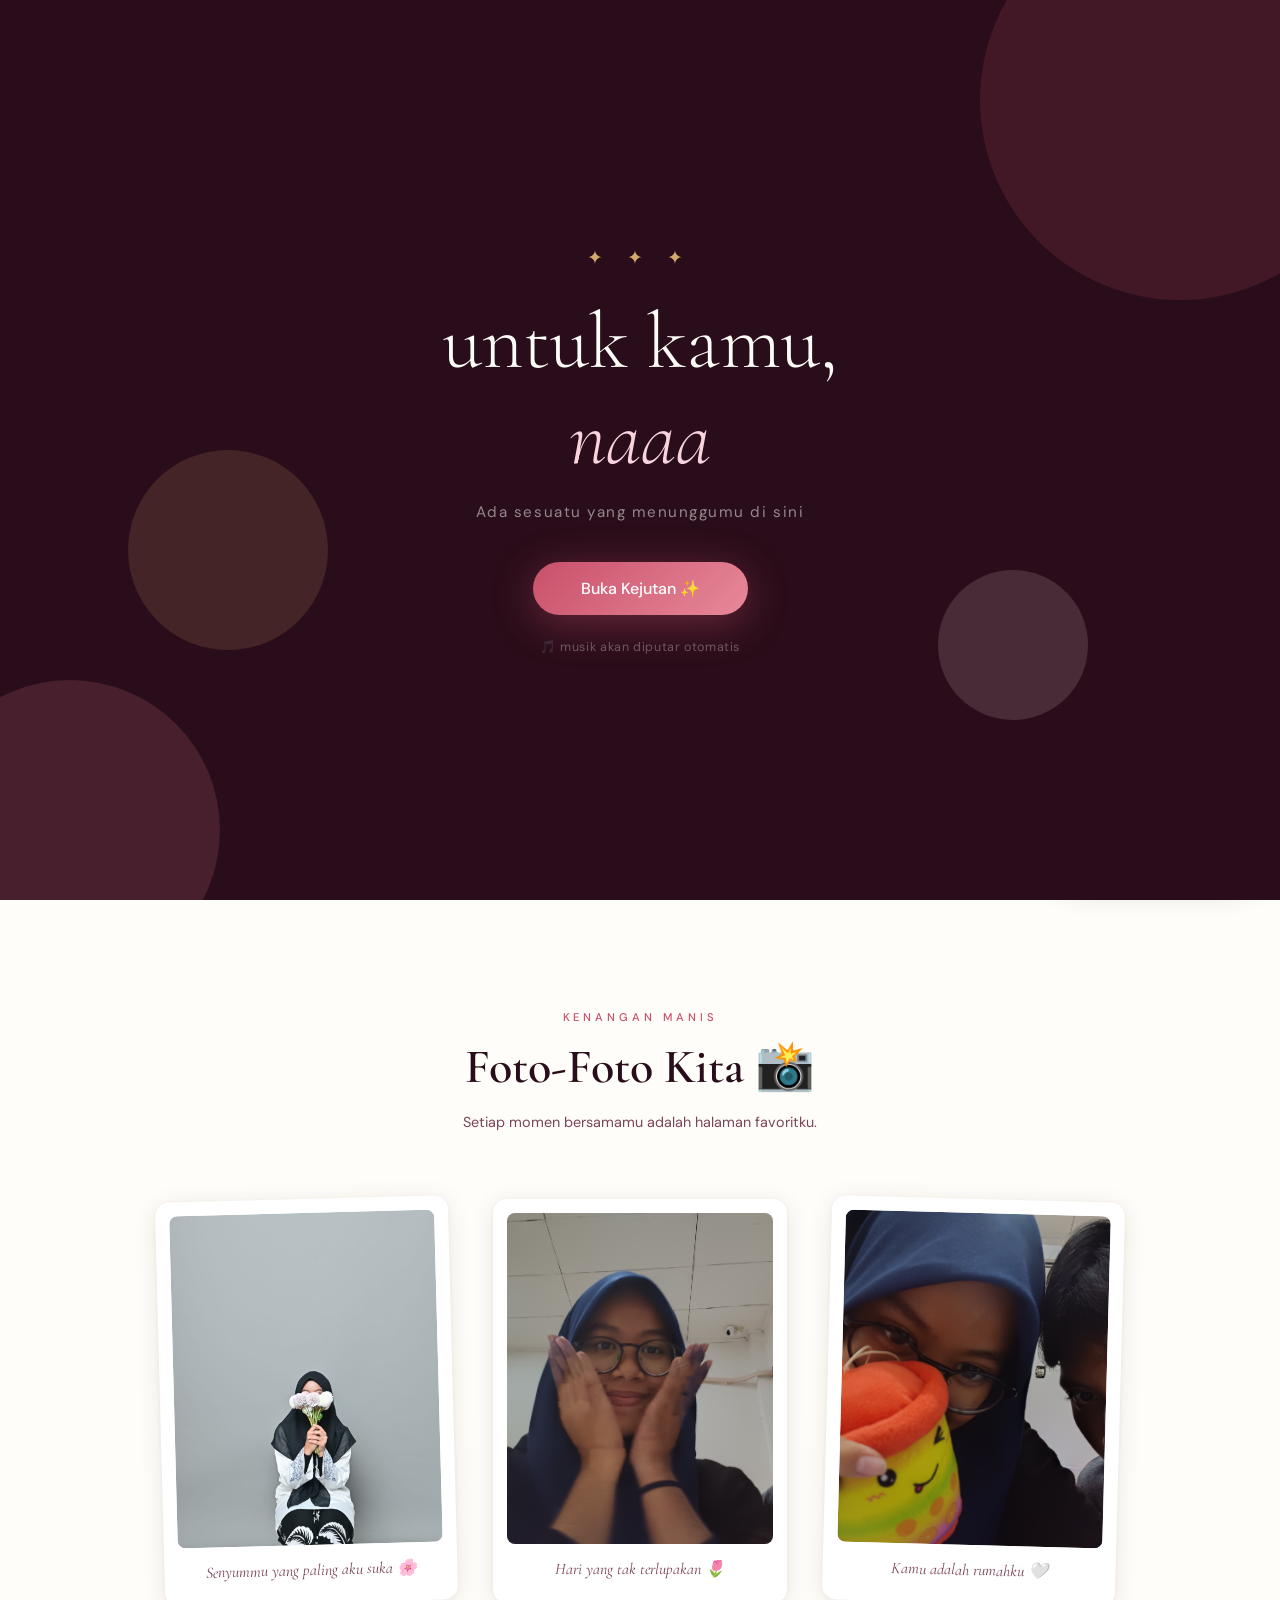
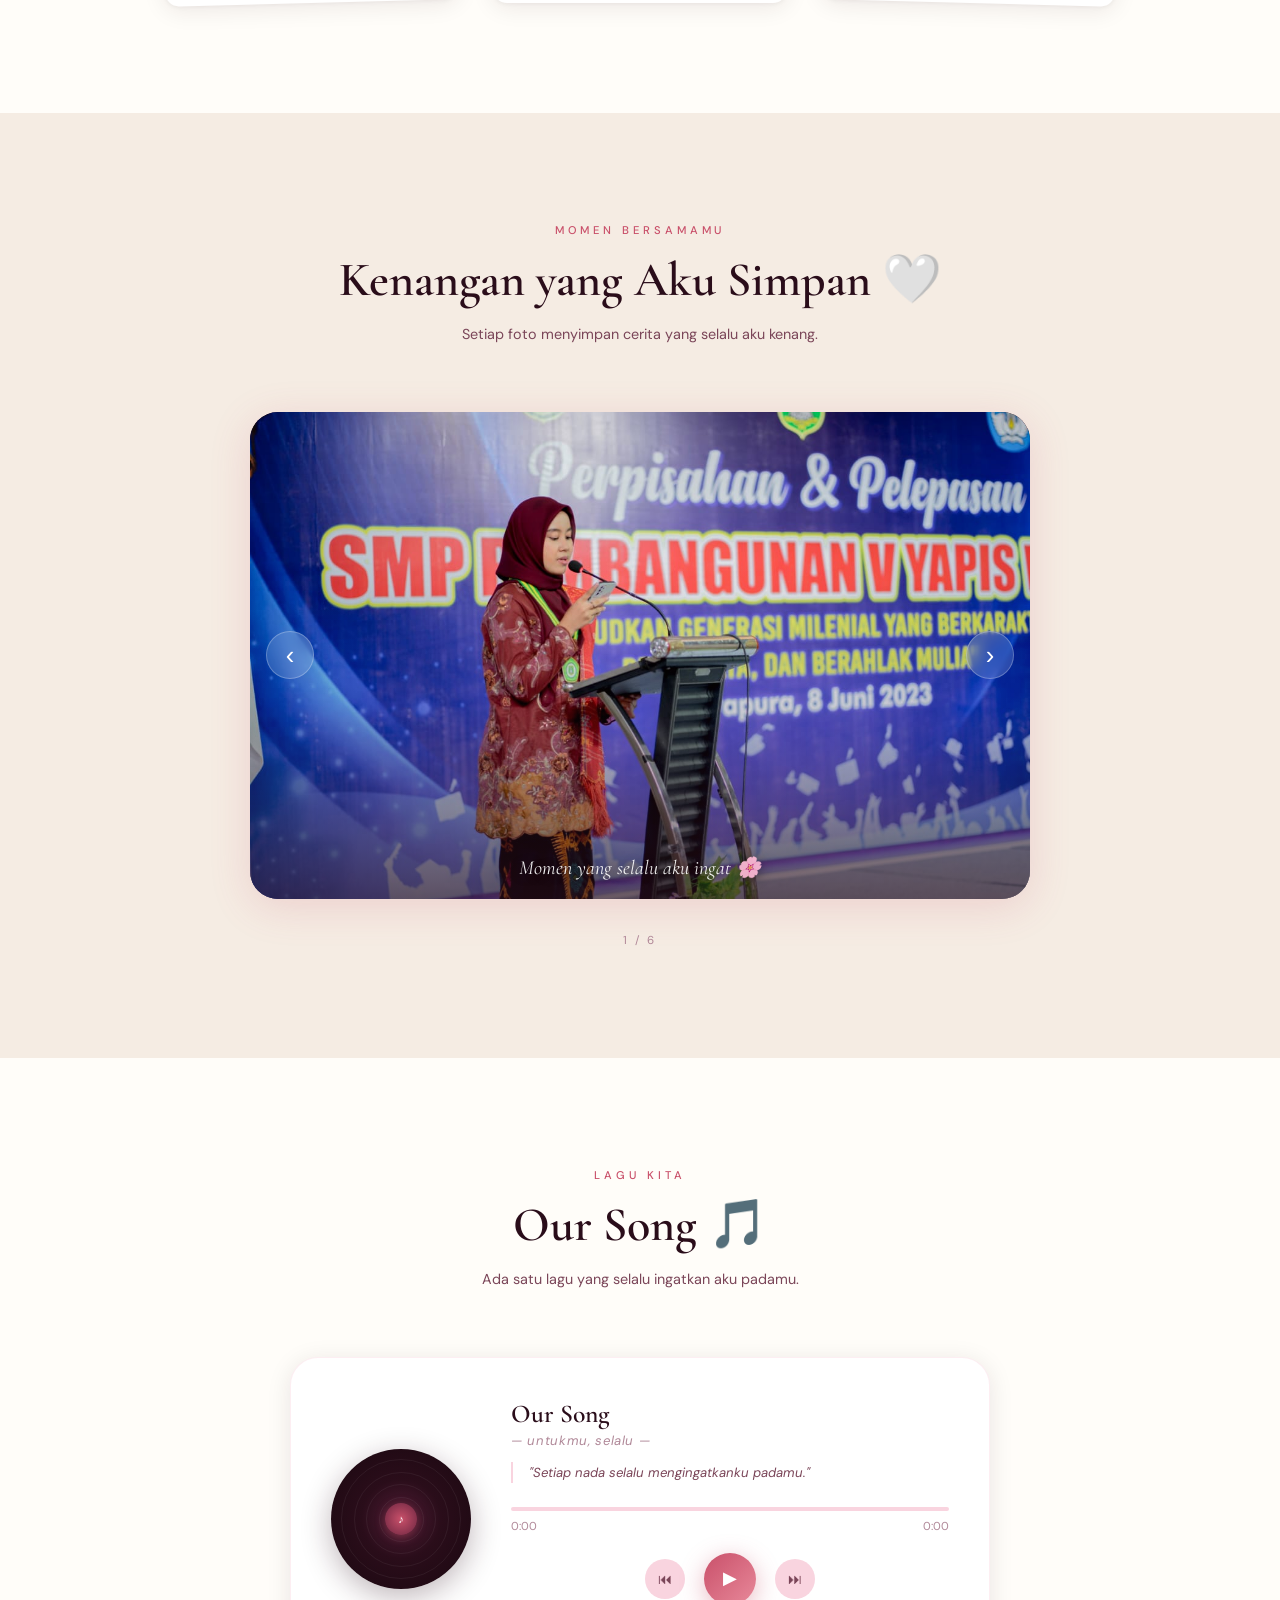
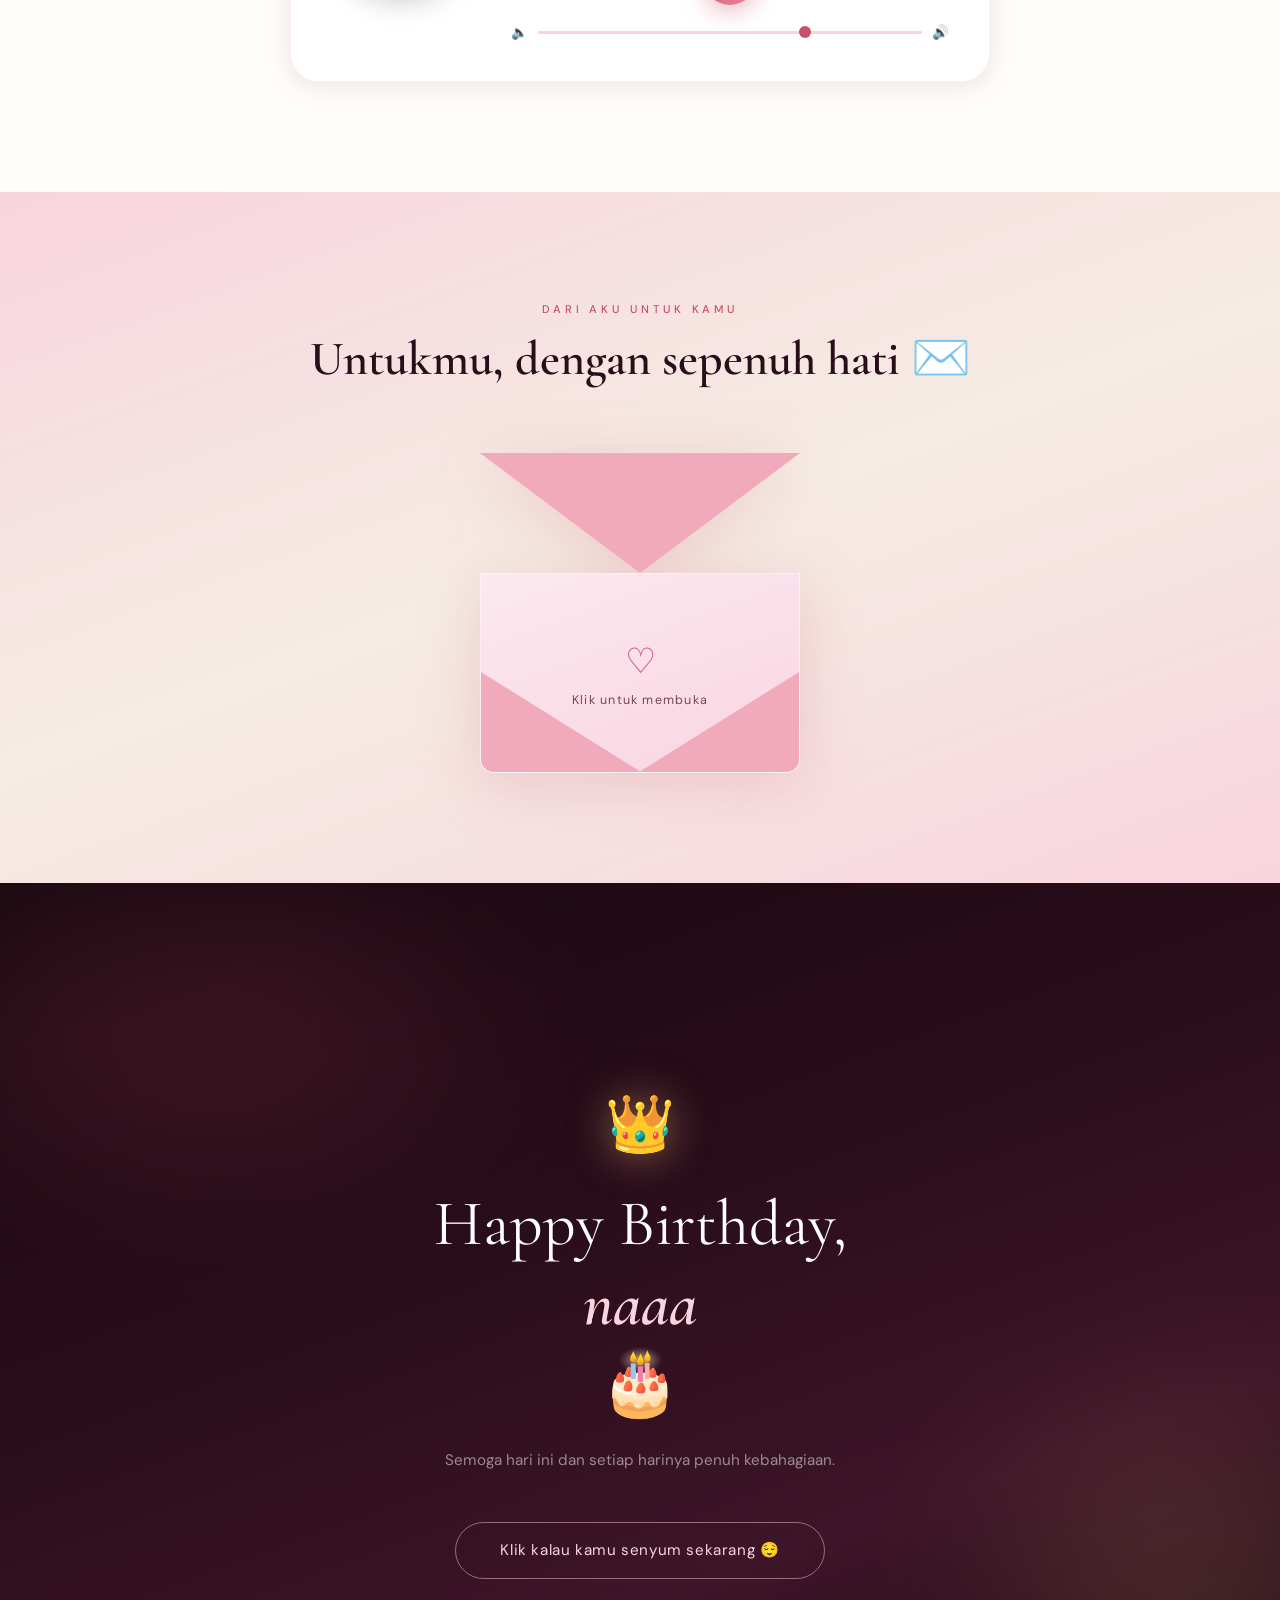
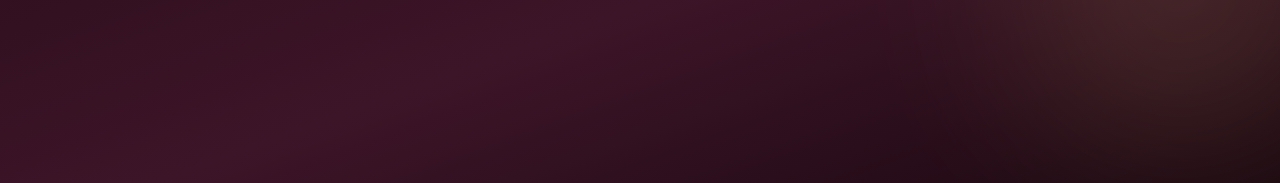
==== commit afd0dad9: "." ====
--- a/home.html
+++ b/home.html
@@ -120,23 +120,47 @@
     </div>
   </section>
 
-  <!-- ========== SECTION 3: VIDEO ========== -->
-  <section id="video" class="video-section">
-    <div class="section-header" data-aos="fade-up">
-      <p class="section-eyebrow">pesan dariku</p>
-      <h2 class="section-title">Sedikit pesan dariku untukmu 🤍</h2>
-      <p class="section-desc">Duduk sebentar, dan tonton ini ya.</p>
-    </div>
-    <div class="video-card" data-aos="zoom-in" data-aos-duration="900">
-      <video id="birthday-video" controls preload="metadata">
-        <source src="video.mp4" type="video/mp4" />
-        Browser kamu tidak mendukung video HTML5.
-      </video>
-      <div class="video-footer">
-        <span>💌 Spesial untukmu</span>
-      </div>
-    </div>
-  </section>
+  <!-- ========== SECTION 3: SLIDESHOW ========== -->
+<section id="slideshow" class="slideshow-section">
+  <div class="section-header" data-aos="fade-up">
+    <p class="section-eyebrow">momen bersamamu</p>
+    <h2 class="section-title">Kenangan yang Aku Simpan 🤍</h2>
+    <p class="section-desc">Setiap foto menyimpan cerita yang selalu aku kenang.</p>
+  </div>
+
+  <div class="slideshow-wrap" data-aos="fade-up" data-aos-delay="150">
+    <div class="slideshow-stage">
+      <div class="slide active" data-caption="Momen yang selalu aku ingat 🌸">
+        <img src="4.jpg" alt="Foto 4" onerror="this.src='https://picsum.photos/seed/s4/800/500'" />
+      </div>
+      <div class="slide" data-caption="Bersamamu adalah rumah 🤍">
+        <img src="5.jpg" alt="Foto 5" onerror="this.src='https://picsum.photos/seed/s5/800/500'" />
+      </div>
+      <div class="slide" data-caption="Tawa yang paling aku suka 🌷">
+        <img src="6.jpg" alt="Foto 6" onerror="this.src='https://picsum.photos/seed/s6/800/500'" />
+      </div>
+      <div class="slide" data-caption="Hari yang tak terlupakan ✨">
+        <img src="7.jpg" alt="Foto 7" onerror="this.src='https://picsum.photos/seed/s7/800/500'" />
+      </div>
+      <div class="slide" data-caption="Kamu selalu bikin aku tersenyum 😊">
+        <img src="8.jpg" alt="Foto 8" onerror="this.src='https://picsum.photos/seed/s8/800/500'" />
+      </div>
+      <div class="slide" data-caption="Terima kasih sudah ada 💕">
+        <img src="9.jpg" alt="Foto 9" onerror="this.src='https://picsum.photos/seed/s9/800/500'" />
+      </div>
+
+      <button class="slide-btn slide-prev" onclick="changeSlide(-1)">‹</button>
+      <button class="slide-btn slide-next" onclick="changeSlide(1)">›</button>
+
+      <div class="slide-caption-box">
+        <p id="slide-caption">Momen yang selalu aku ingat 🌸</p>
+      </div>
+    </div>
+
+    <div class="slide-dots" id="slide-dots"></div>
+    <div class="slide-counter"><span id="slide-current">1</span> / <span id="slide-total">6</span></div>
+  </div>
+</section>
 
   <!-- ========== SECTION 4: MUSIC PLAYER ========== -->
   <section id="music" class="music-section">
--- a/style.css
+++ b/style.css
@@ -1308,4 +1308,175 @@
 
 @media (max-width: 400px) {
   .gallery-grid { grid-template-columns: 1fr; }
+}
+
+/* ============================================================
+   SLIDESHOW SECTION — tambahkan ke style.css
+   ============================================================ */
+
+.slideshow-section {
+  background: var(--cream-warm);
+  position: relative;
+  overflow: hidden;
+}
+
+.slideshow-wrap {
+  max-width: 780px;
+  margin: 0 auto;
+}
+
+.slideshow-stage {
+  position: relative;
+  width: 100%;
+  aspect-ratio: 16/10;
+  border-radius: var(--radius-xl);
+  overflow: hidden;
+  box-shadow: var(--shadow-rose);
+  background: var(--wine);
+  cursor: grab;
+}
+
+.slideshow-stage:active { cursor: grabbing; }
+
+/* Slides */
+.slide {
+  position: absolute;
+  inset: 0;
+  opacity: 0;
+  transition: opacity 0.75s ease, transform 0.75s ease;
+  transform: scale(1.03);
+}
+
+.slide.active {
+  opacity: 1;
+  transform: scale(1);
+  z-index: 2;
+}
+
+.slide.exit-left {
+  opacity: 0;
+  transform: scale(0.97) translateX(-3%);
+  z-index: 1;
+}
+
+.slide.exit-right {
+  opacity: 0;
+  transform: scale(0.97) translateX(3%);
+  z-index: 1;
+}
+
+.slide img {
+  width: 100%;
+  height: 100%;
+  object-fit: cover;
+  display: block;
+}
+
+/* Gradient overlay on image */
+.slide::after {
+  content: '';
+  position: absolute;
+  inset: 0;
+  background: linear-gradient(
+    to top,
+    rgba(42, 13, 26, 0.65) 0%,
+    rgba(42, 13, 26, 0.1) 40%,
+    transparent 70%
+  );
+  pointer-events: none;
+}
+
+/* Prev / Next buttons */
+.slide-btn {
+  position: absolute;
+  top: 50%;
+  transform: translateY(-50%);
+  z-index: 10;
+  background: rgba(255, 255, 255, 0.15);
+  backdrop-filter: blur(8px);
+  border: 1px solid rgba(255, 255, 255, 0.25);
+  color: white;
+  width: 48px;
+  height: 48px;
+  border-radius: 50%;
+  font-size: 1.6rem;
+  line-height: 1;
+  cursor: pointer;
+  display: flex;
+  align-items: center;
+  justify-content: center;
+  transition: background 0.25s, transform 0.25s var(--spring);
+}
+
+.slide-btn:hover {
+  background: rgba(200, 80, 106, 0.55);
+  transform: translateY(-50%) scale(1.1);
+}
+
+.slide-prev { left: 1rem; }
+.slide-next { right: 1rem; }
+
+/* Caption box */
+.slide-caption-box {
+  position: absolute;
+  bottom: 0;
+  left: 0;
+  right: 0;
+  z-index: 5;
+  padding: 1.5rem 2rem 1.2rem;
+  text-align: center;
+}
+
+#slide-caption {
+  font-family: 'Cormorant Garamond', serif;
+  font-style: italic;
+  font-size: clamp(1rem, 2.5vw, 1.25rem);
+  color: rgba(255, 255, 255, 0.92);
+  text-shadow: 0 2px 12px rgba(0,0,0,0.4);
+  transition: opacity 0.4s ease;
+}
+
+/* Dots */
+.slide-dots {
+  display: flex;
+  justify-content: center;
+  gap: 0.5rem;
+  margin-top: 1.4rem;
+}
+
+.slide-dot {
+  width: 7px;
+  height: 7px;
+  border-radius: 50%;
+  background: var(--blush);
+  opacity: 0.4;
+  cursor: pointer;
+  transition: opacity 0.3s, transform 0.3s var(--spring), background 0.3s;
+  border: none;
+  padding: 0;
+}
+
+.slide-dot.active {
+  opacity: 1;
+  background: var(--deep-rose);
+  transform: scale(1.35);
+}
+
+.slide-dot:hover { opacity: 0.75; }
+
+/* Counter */
+.slide-counter {
+  text-align: center;
+  margin-top: 0.7rem;
+  font-size: 0.72rem;
+  letter-spacing: 0.2em;
+  color: var(--text-soft);
+}
+
+/* Responsive */
+@media (max-width: 640px) {
+  .slideshow-stage { aspect-ratio: 4/3; border-radius: var(--radius-lg); }
+  .slide-btn { width: 38px; height: 38px; font-size: 1.3rem; }
+  .slide-prev { left: 0.5rem; }
+  .slide-next { right: 0.5rem; }
 }
